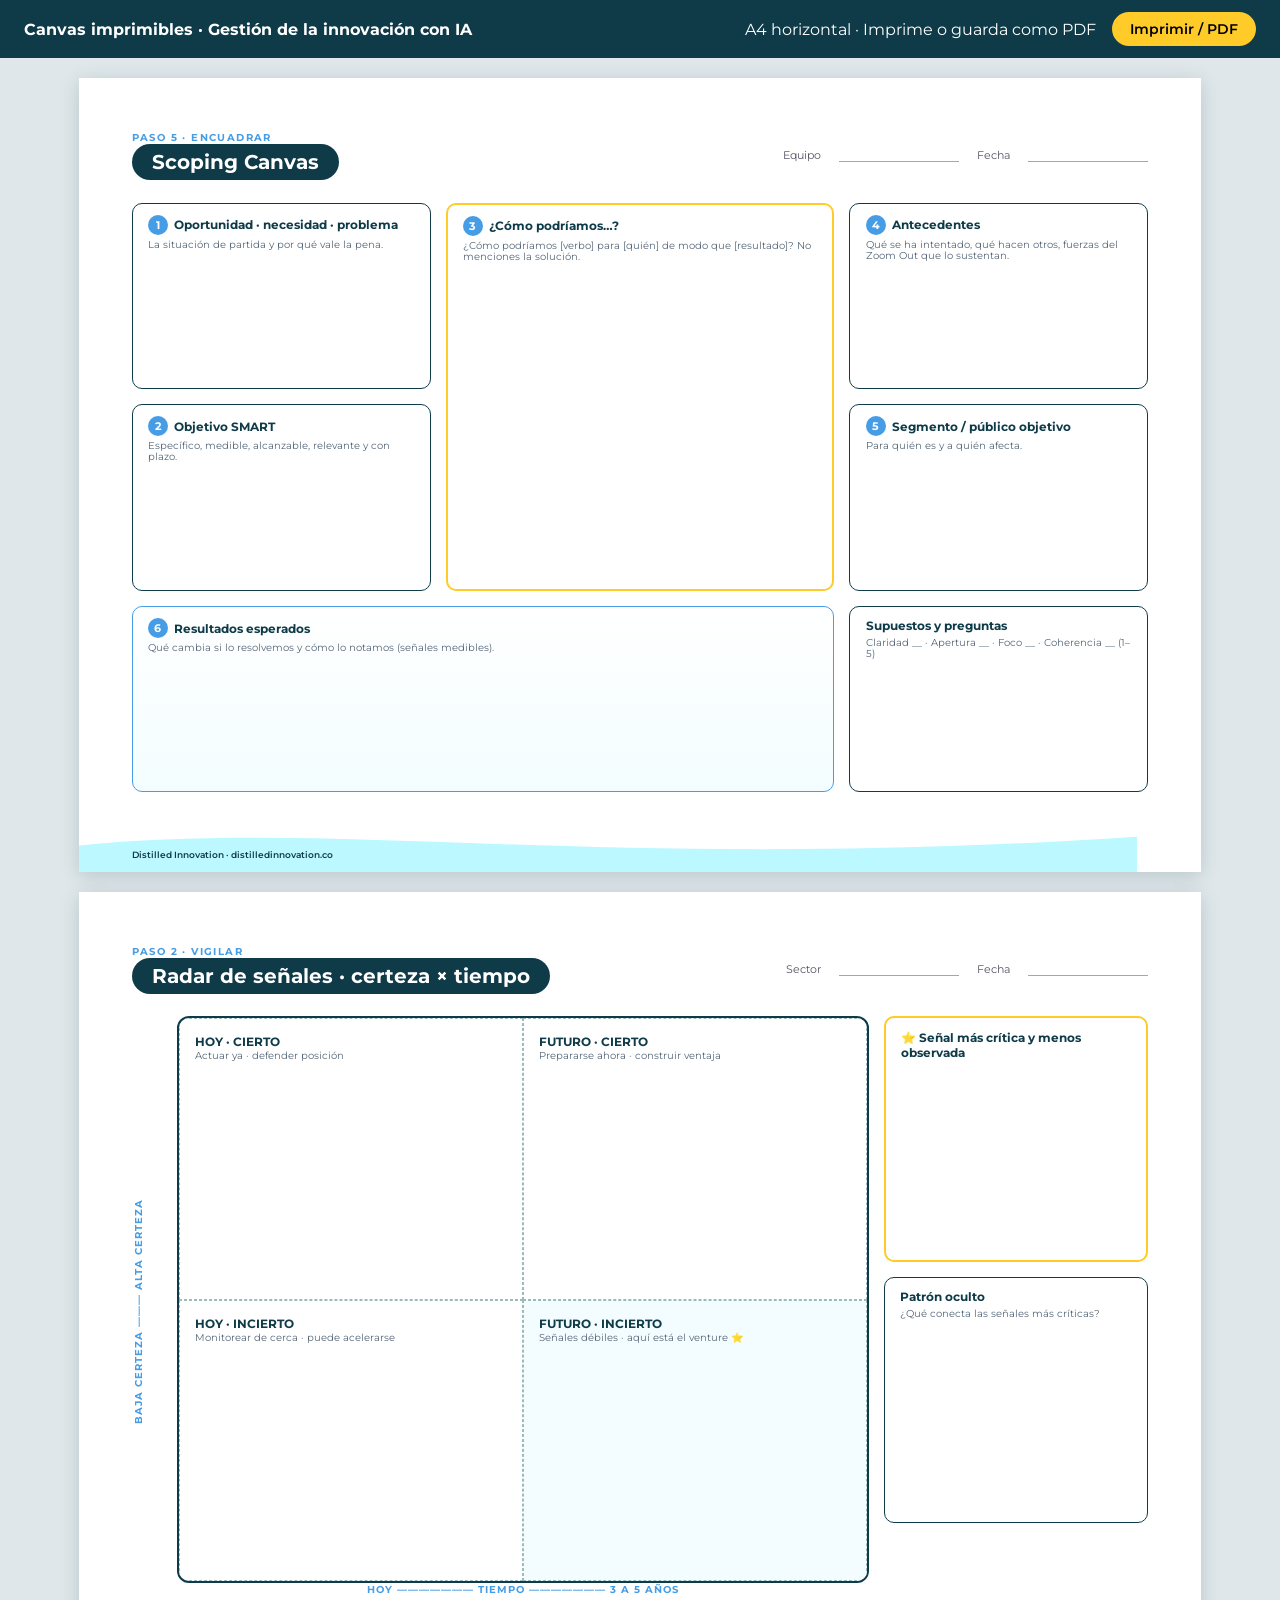
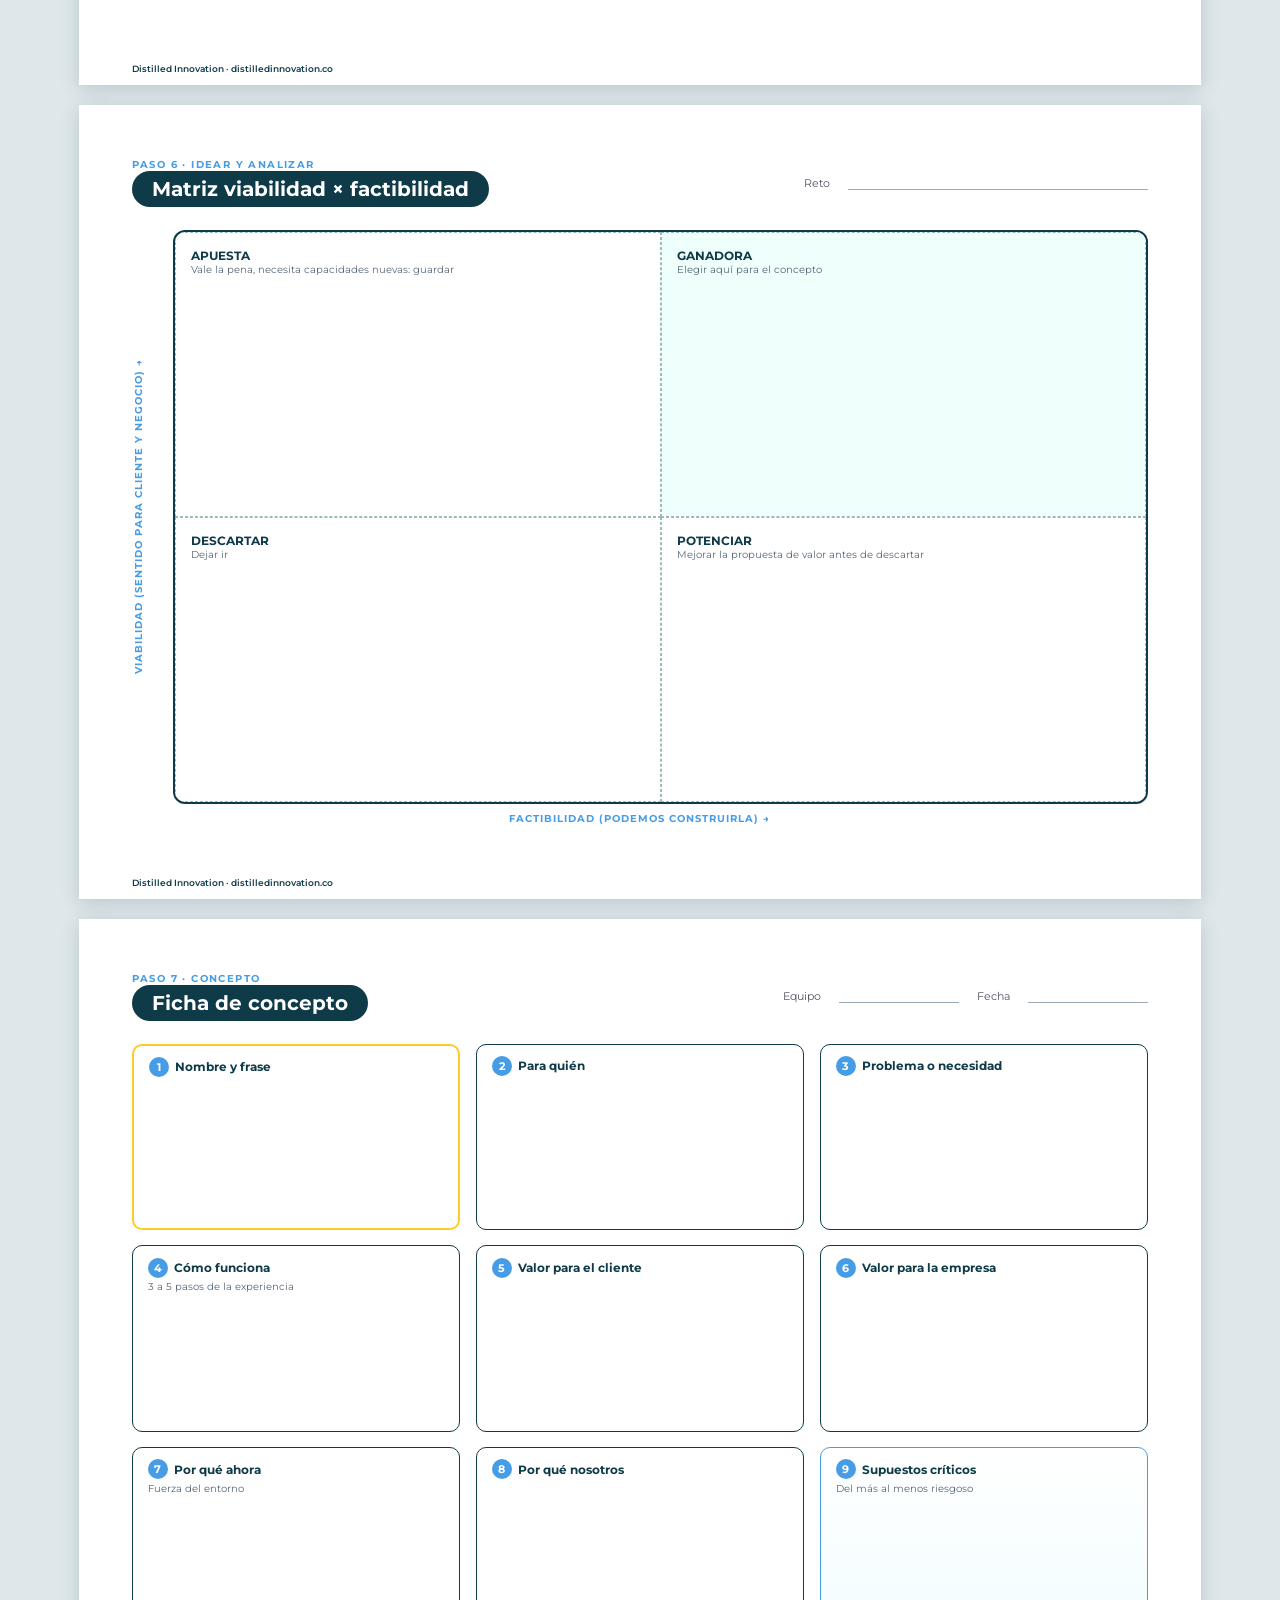
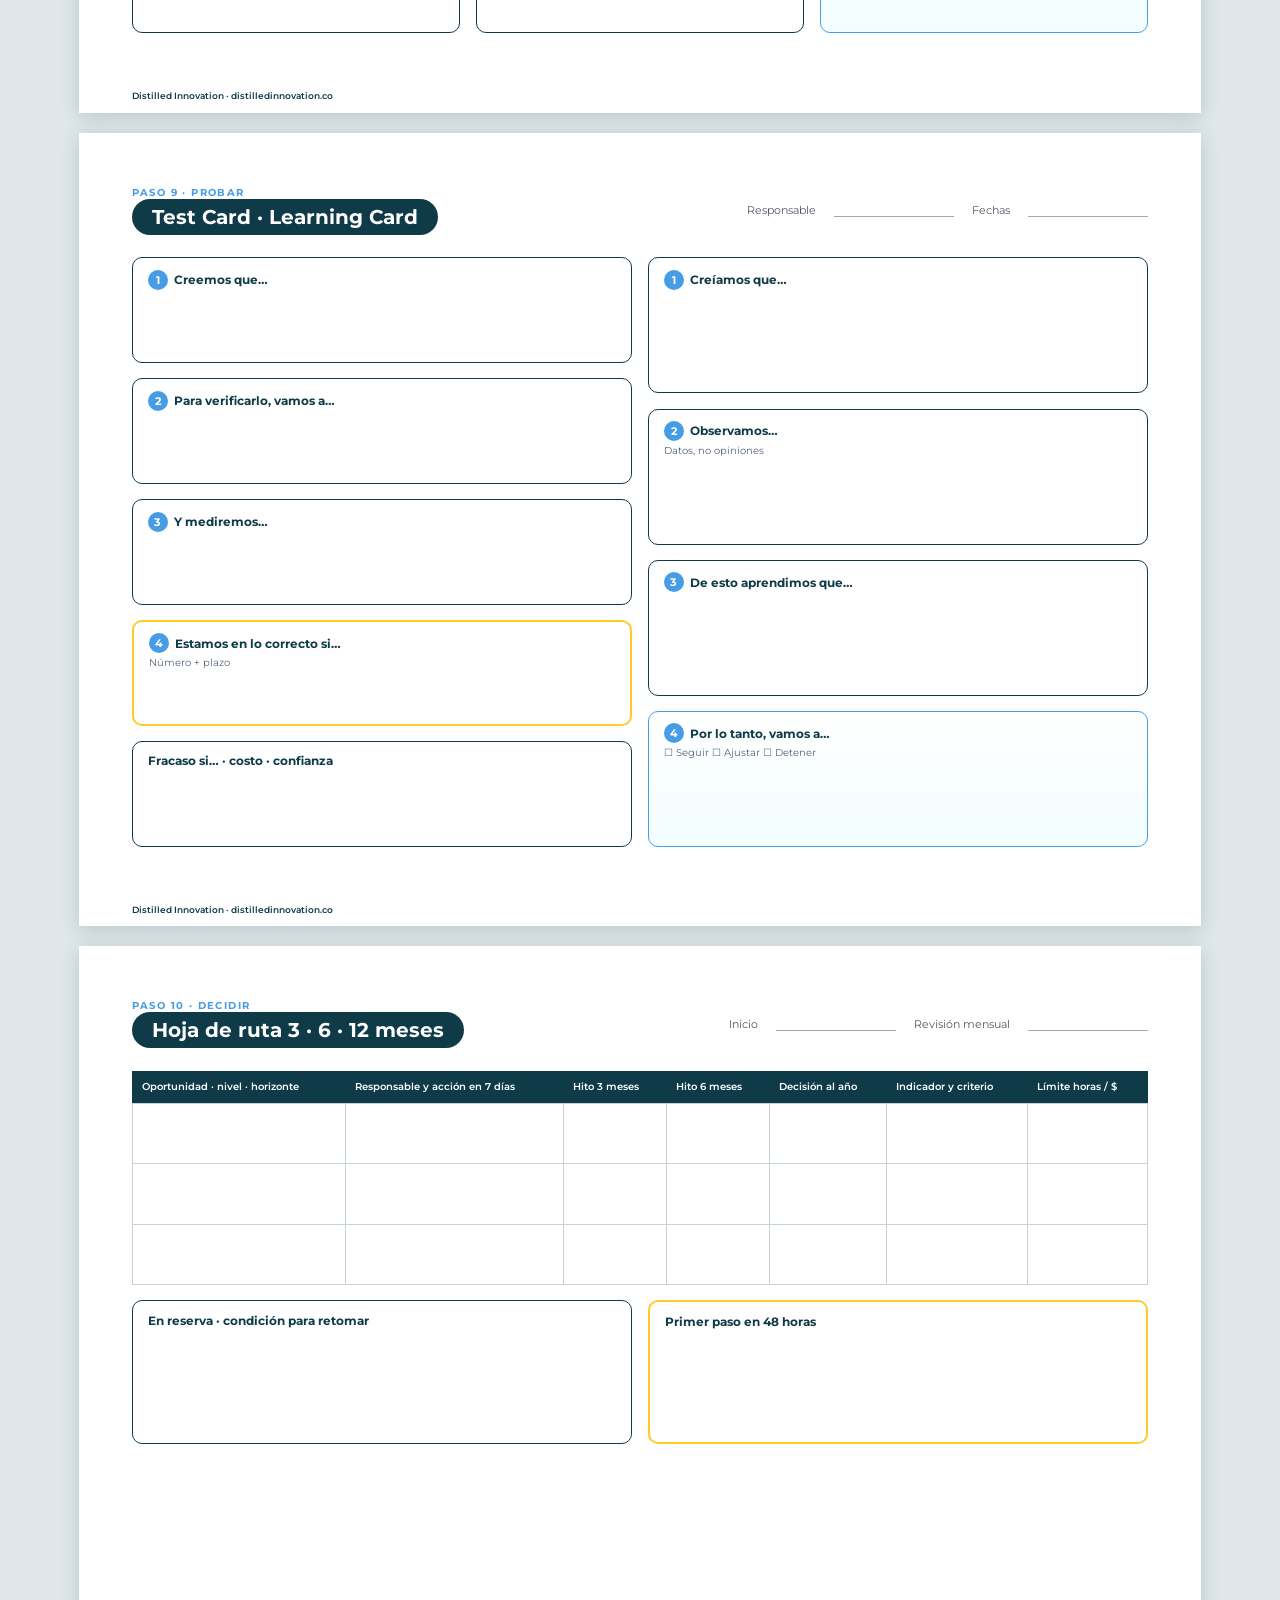
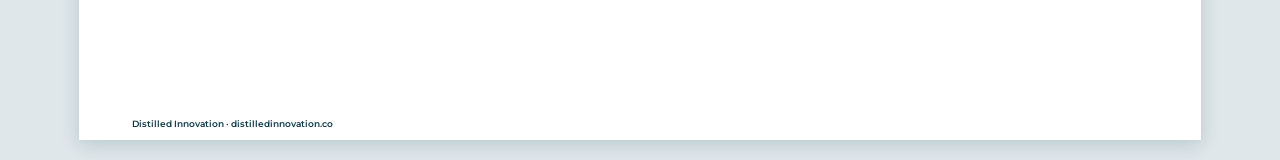
==== plantillas/canvas-imprimibles.html @ 800b9be8 "Curso Gestión de la innovación con IA: curso web 3D, prompts, skills y plantillas Co-Authored-By: Cl" ====
<!DOCTYPE html>
<html lang="es">
<head>
<meta charset="utf-8">
<title>Canvas imprimibles · Gestión de la innovación con IA · Distilled Innovation</title>
<link href="https://fonts.googleapis.com/css2?family=Montserrat:wght@400;600;700&display=swap" rel="stylesheet">
<style>
:root{--teal:#0F3B49;--blue:#469DE6;--cyan:#BCF8FF;--mint:#00FFCC;--yellow:#FECB28;--ink:#1A1A1A;--gray:#F2F2F2}
*{box-sizing:border-box;margin:0;padding:0}
body{font-family:Montserrat,'Segoe UI',sans-serif;color:var(--ink);background:#dfe7ea}
@page{size:A4 landscape;margin:0}
.bar{position:sticky;top:0;background:var(--teal);color:#fff;padding:12px 24px;display:flex;gap:16px;align-items:center;z-index:2}
.bar b{flex:1}.bar button{background:var(--yellow);border:0;border-radius:99px;padding:8px 18px;font:600 14px Montserrat;cursor:pointer}
.page{width:297mm;height:210mm;margin:20px auto;background:#fff;position:relative;overflow:hidden;padding:14mm 14mm 18mm;page-break-after:always;box-shadow:0 4px 18px rgba(15,59,73,.18)}
.page header{display:flex;align-items:center;justify-content:space-between;margin-bottom:6mm}
.pill{background:var(--teal);color:#fff;border-radius:99px;padding:6px 20px;font-weight:700;font-size:20px}
.tag{font-size:10px;font-weight:700;letter-spacing:.14em;color:var(--blue);text-transform:uppercase}
.meta{font-size:11px;color:#556;display:flex;gap:18px}
.meta span{border-bottom:1px solid #9ab;min-width:120px;display:inline-block}
.grid{display:grid;gap:4mm;height:calc(100% - 22mm)}
.box{border:1.5px solid var(--teal);border-radius:10px;padding:3mm 4mm;position:relative}
.box h4{font-size:12px;color:var(--teal);font-weight:700;display:flex;gap:6px;align-items:center}
.box h4 i{font-style:normal;background:var(--blue);color:#fff;border-radius:50%;width:20px;height:20px;display:inline-grid;place-items:center;font-size:11px}
.box p{font-size:9.5px;color:#567;margin-top:1mm}
.box.hl{border-color:var(--blue);background:linear-gradient(180deg,#fff, #f3fdff)}
.box.y{border:2.5px solid var(--yellow)}
.wave{position:absolute;left:0;right:0;bottom:0;height:14mm}
.foot{position:absolute;bottom:3mm;left:14mm;font-size:9px;color:var(--teal);font-weight:600}
.quad{display:grid;grid-template-columns:1fr 1fr;grid-template-rows:1fr 1fr;gap:0;border:2px solid var(--teal);border-radius:12px;overflow:hidden}
.quad div{border:1px dashed #9bb;padding:4mm;font-size:12px;font-weight:700;color:var(--teal)}
.quad div small{display:block;font-weight:400;color:#567;font-size:10px}
.axis{font-size:10px;font-weight:700;color:var(--blue);letter-spacing:.1em;text-transform:uppercase}
table{width:100%;border-collapse:collapse;font-size:10px}
th{background:var(--teal);color:#fff;padding:2.5mm;text-align:left;font-weight:600}
td{border:1px solid #c5d3d8;height:16mm}
@media print{body{background:#fff}.bar{display:none}.page{margin:0;box-shadow:none}}
</style>
</head>
<body>
<div class="bar"><b>Canvas imprimibles · Gestión de la innovación con IA</b><span>A4 horizontal · Imprime o guarda como PDF</span><button onclick="print()">Imprimir / PDF</button></div>

<!-- 1 Scoping canvas -->
<section class="page">
<header><div><div class="tag">Paso 5 · Encuadrar</div><div class="pill">Scoping Canvas</div></div><div class="meta">Equipo <span></span> Fecha <span></span></div></header>
<div class="grid" style="grid-template-columns:1fr 1.3fr 1fr;grid-template-rows:1fr 1fr 1fr">
<div class="box" style="grid-row:span 1"><h4><i>1</i>Oportunidad · necesidad · problema</h4><p>La situación de partida y por qué vale la pena.</p></div>
<div class="box y" style="grid-row:span 2"><h4><i>3</i>¿Cómo podríamos…?</h4><p>¿Cómo podríamos [verbo] para [quién] de modo que [resultado]? No menciones la solución.</p></div>
<div class="box"><h4><i>4</i>Antecedentes</h4><p>Qué se ha intentado, qué hacen otros, fuerzas del Zoom Out que lo sustentan.</p></div>
<div class="box"><h4><i>2</i>Objetivo SMART</h4><p>Específico, medible, alcanzable, relevante y con plazo.</p></div>
<div class="box"><h4><i>5</i>Segmento / público objetivo</h4><p>Para quién es y a quién afecta.</p></div>
<div class="box hl" style="grid-column:span 2"><h4><i>6</i>Resultados esperados</h4><p>Qué cambia si lo resolvemos y cómo lo notamos (señales medibles).</p></div>
<div class="box"><h4>Supuestos y preguntas</h4><p>Claridad __ · Apertura __ · Foco __ · Coherencia __ (1–5)</p></div>
</div>
<svg class="wave" viewBox="0 0 1200 60" preserveAspectRatio="none"><path d="M0 30 C300 0 600 60 1200 20 V60 H0Z" fill="#BCF8FF"/></svg>
<div class="foot">Distilled Innovation · distilledinnovation.co</div>
</section>

<!-- 2 Radar -->
<section class="page">
<header><div><div class="tag">Paso 2 · Vigilar</div><div class="pill">Radar de señales · certeza × tiempo</div></div><div class="meta">Sector <span></span> Fecha <span></span></div></header>
<div style="display:grid;grid-template-columns:8mm 1fr 70mm;gap:4mm;height:calc(100% - 22mm)">
<div class="axis" style="writing-mode:vertical-rl;transform:rotate(180deg);text-align:center">Baja certeza ——— Alta certeza</div>
<div style="display:grid;grid-template-rows:1fr 6mm">
<div class="quad"><div>HOY · CIERTO<small>Actuar ya · defender posición</small></div><div>FUTURO · CIERTO<small>Prepararse ahora · construir ventaja</small></div><div>HOY · INCIERTO<small>Monitorear de cerca · puede acelerarse</small></div><div style="background:#f3fdff">FUTURO · INCIERTO<small>Señales débiles · aquí está el venture ⭐</small></div></div>
<div class="axis" style="text-align:center">Hoy ——————— Tiempo ——————— 3 a 5 años</div></div>
<div class="grid" style="grid-template-rows:1fr 1fr"><div class="box y"><h4>⭐ Señal más crítica y menos observada</h4></div><div class="box"><h4>Patrón oculto</h4><p>¿Qué conecta las señales más críticas?</p></div></div>
</div>
<div class="foot">Distilled Innovation · distilledinnovation.co</div>
</section>

<!-- 3 Matriz VxF -->
<section class="page">
<header><div><div class="tag">Paso 6 · Idear y analizar</div><div class="pill">Matriz viabilidad × factibilidad</div></div><div class="meta">Reto <span style="min-width:300px"></span></div></header>
<div style="display:grid;grid-template-columns:8mm 1fr;gap:3mm;height:calc(100% - 26mm)">
<div class="axis" style="writing-mode:vertical-rl;transform:rotate(180deg);text-align:center">Viabilidad (sentido para cliente y negocio) →</div>
<div class="quad"><div>APUESTA<small>Vale la pena, necesita capacidades nuevas: guardar</small></div><div style="background:#effffb">GANADORA<small>Elegir aquí para el concepto</small></div><div>DESCARTAR<small>Dejar ir</small></div><div>POTENCIAR<small>Mejorar la propuesta de valor antes de descartar</small></div></div>
</div>
<div class="axis" style="text-align:center;margin-top:2mm">Factibilidad (podemos construirla) →</div>
<div class="foot">Distilled Innovation · distilledinnovation.co</div>
</section>

<!-- 4 Ficha de concepto -->
<section class="page">
<header><div><div class="tag">Paso 7 · Concepto</div><div class="pill">Ficha de concepto</div></div><div class="meta">Equipo <span></span> Fecha <span></span></div></header>
<div class="grid" style="grid-template-columns:repeat(3,1fr);grid-template-rows:repeat(3,1fr)">
<div class="box y"><h4><i>1</i>Nombre y frase</h4></div><div class="box"><h4><i>2</i>Para quién</h4></div><div class="box"><h4><i>3</i>Problema o necesidad</h4></div>
<div class="box" style="grid-row:span 1"><h4><i>4</i>Cómo funciona</h4><p>3 a 5 pasos de la experiencia</p></div><div class="box"><h4><i>5</i>Valor para el cliente</h4></div><div class="box"><h4><i>6</i>Valor para la empresa</h4></div>
<div class="box"><h4><i>7</i>Por qué ahora</h4><p>Fuerza del entorno</p></div><div class="box"><h4><i>8</i>Por qué nosotros</h4></div><div class="box hl"><h4><i>9</i>Supuestos críticos</h4><p>Del más al menos riesgoso</p></div>
</div>
<div class="foot">Distilled Innovation · distilledinnovation.co</div>
</section>

<!-- 5 Test & Learning -->
<section class="page">
<header><div><div class="tag">Paso 9 · Probar</div><div class="pill">Test Card · Learning Card</div></div><div class="meta">Responsable <span></span> Fechas <span></span></div></header>
<div class="grid" style="grid-template-columns:1fr 1fr">
<div class="grid" style="grid-template-rows:repeat(5,1fr);height:100%"><div class="box"><h4><i>1</i>Creemos que…</h4></div><div class="box"><h4><i>2</i>Para verificarlo, vamos a…</h4></div><div class="box"><h4><i>3</i>Y mediremos…</h4></div><div class="box y"><h4><i>4</i>Estamos en lo correcto si…</h4><p>Número + plazo</p></div><div class="box"><h4>Fracaso si… · costo · confianza</h4></div></div>
<div class="grid" style="grid-template-rows:repeat(4,1fr);height:100%"><div class="box"><h4><i>1</i>Creíamos que…</h4></div><div class="box"><h4><i>2</i>Observamos…</h4><p>Datos, no opiniones</p></div><div class="box"><h4><i>3</i>De esto aprendimos que…</h4></div><div class="box hl"><h4><i>4</i>Por lo tanto, vamos a…</h4><p>☐ Seguir ☐ Ajustar ☐ Detener</p></div></div>
</div>
<div class="foot">Distilled Innovation · distilledinnovation.co</div>
</section>

<!-- 6 Hoja de ruta -->
<section class="page">
<header><div><div class="tag">Paso 10 · Decidir</div><div class="pill">Hoja de ruta 3 · 6 · 12 meses</div></div><div class="meta">Inicio <span></span> Revisión mensual <span></span></div></header>
<table><tr><th>Oportunidad · nivel · horizonte</th><th>Responsable y acción en 7 días</th><th>Hito 3 meses</th><th>Hito 6 meses</th><th>Decisión al año</th><th>Indicador y criterio</th><th>Límite horas / $</th></tr>
<tr><td></td><td></td><td></td><td></td><td></td><td></td><td></td></tr><tr><td></td><td></td><td></td><td></td><td></td><td></td><td></td></tr><tr><td></td><td></td><td></td><td></td><td></td><td></td><td></td></tr></table>
<div class="grid" style="grid-template-columns:1fr 1fr;height:38mm;margin-top:4mm"><div class="box"><h4>En reserva · condición para retomar</h4></div><div class="box y"><h4>Primer paso en 48 horas</h4></div></div>
<div class="foot">Distilled Innovation · distilledinnovation.co</div>
</section>
</body>
</html>
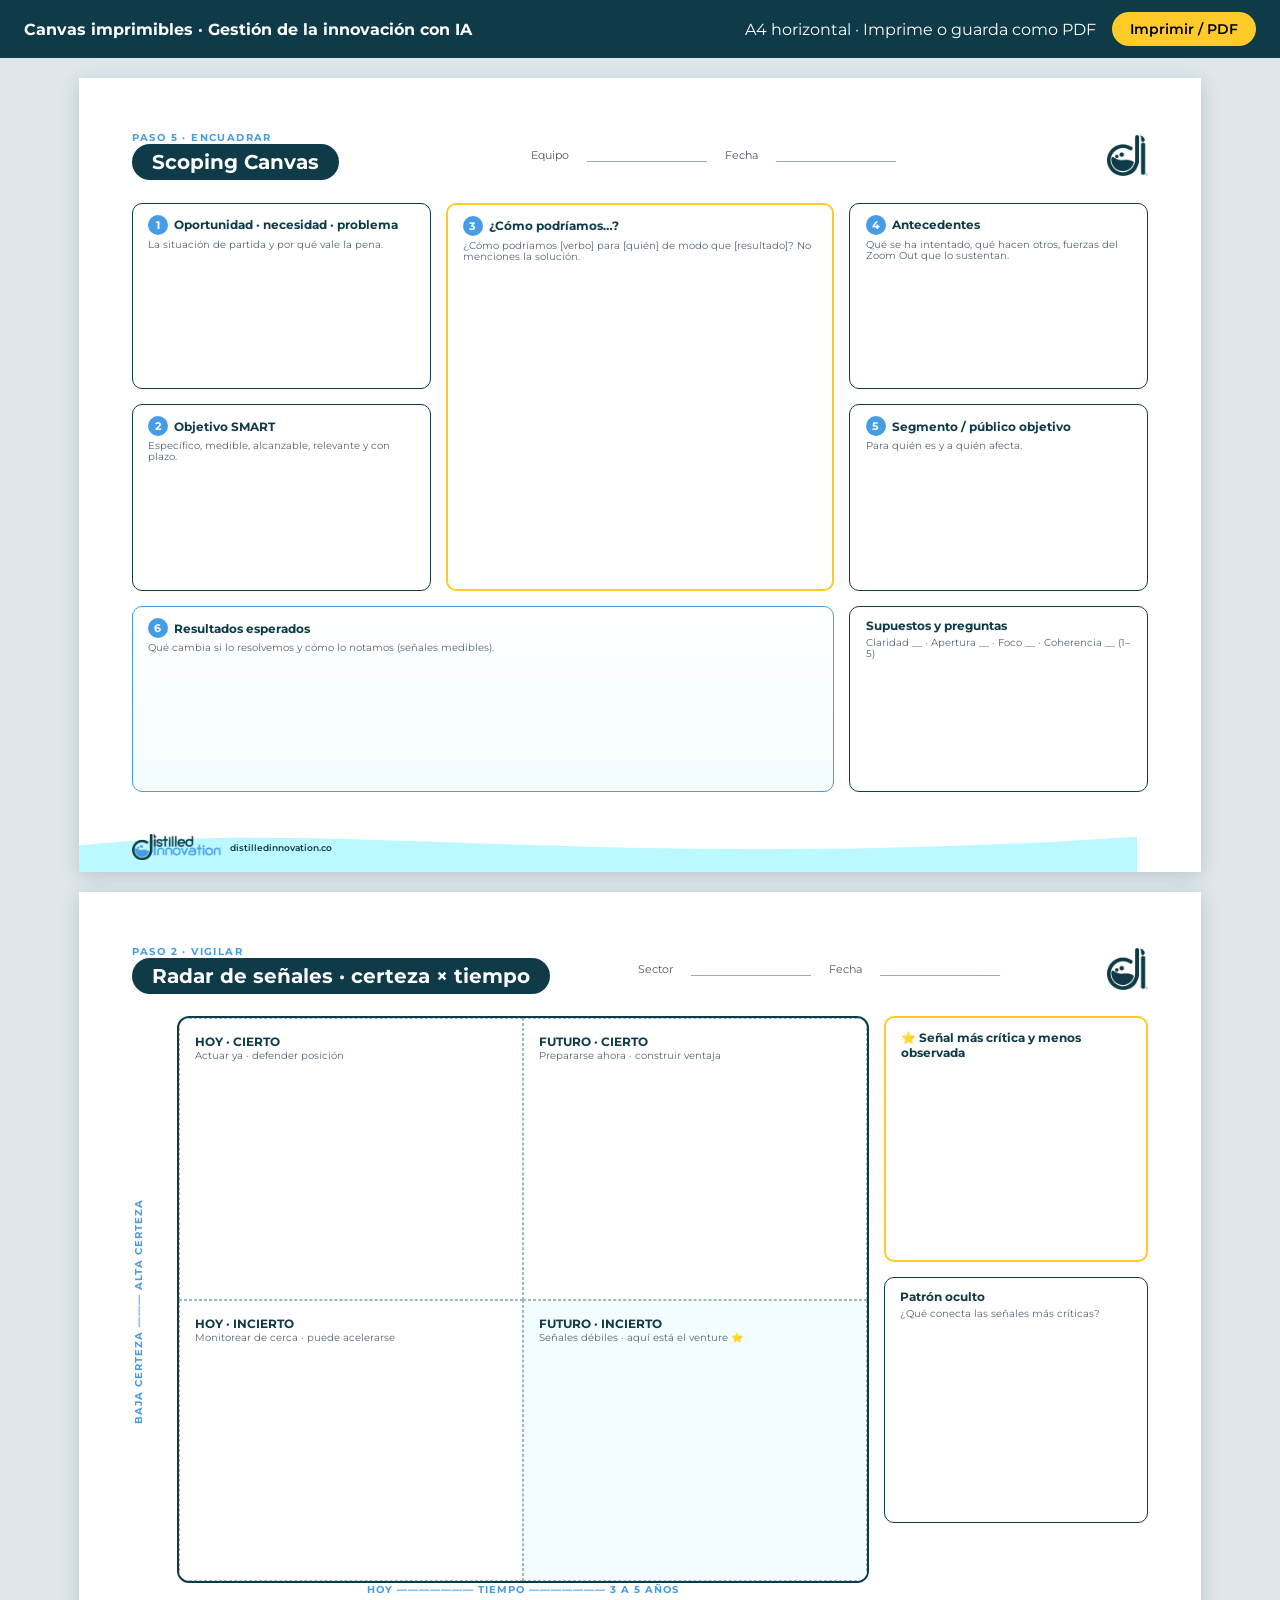
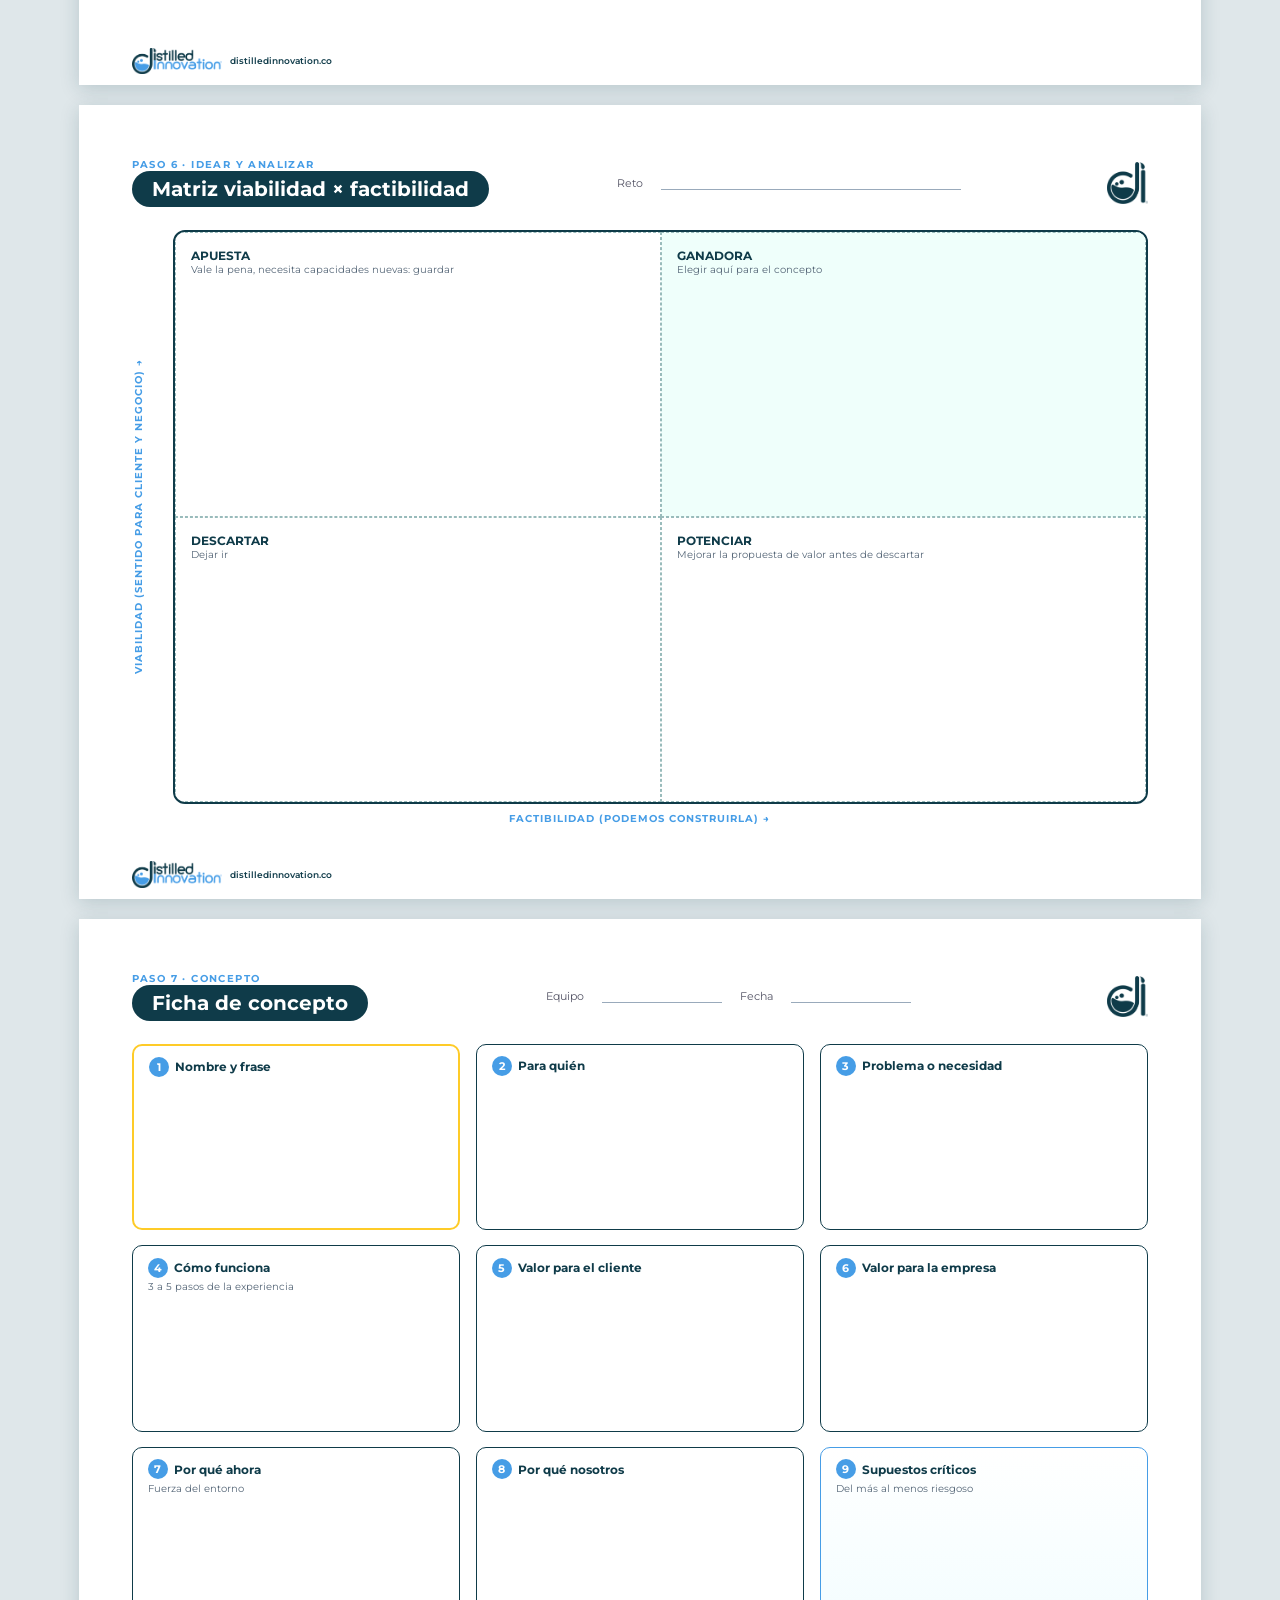
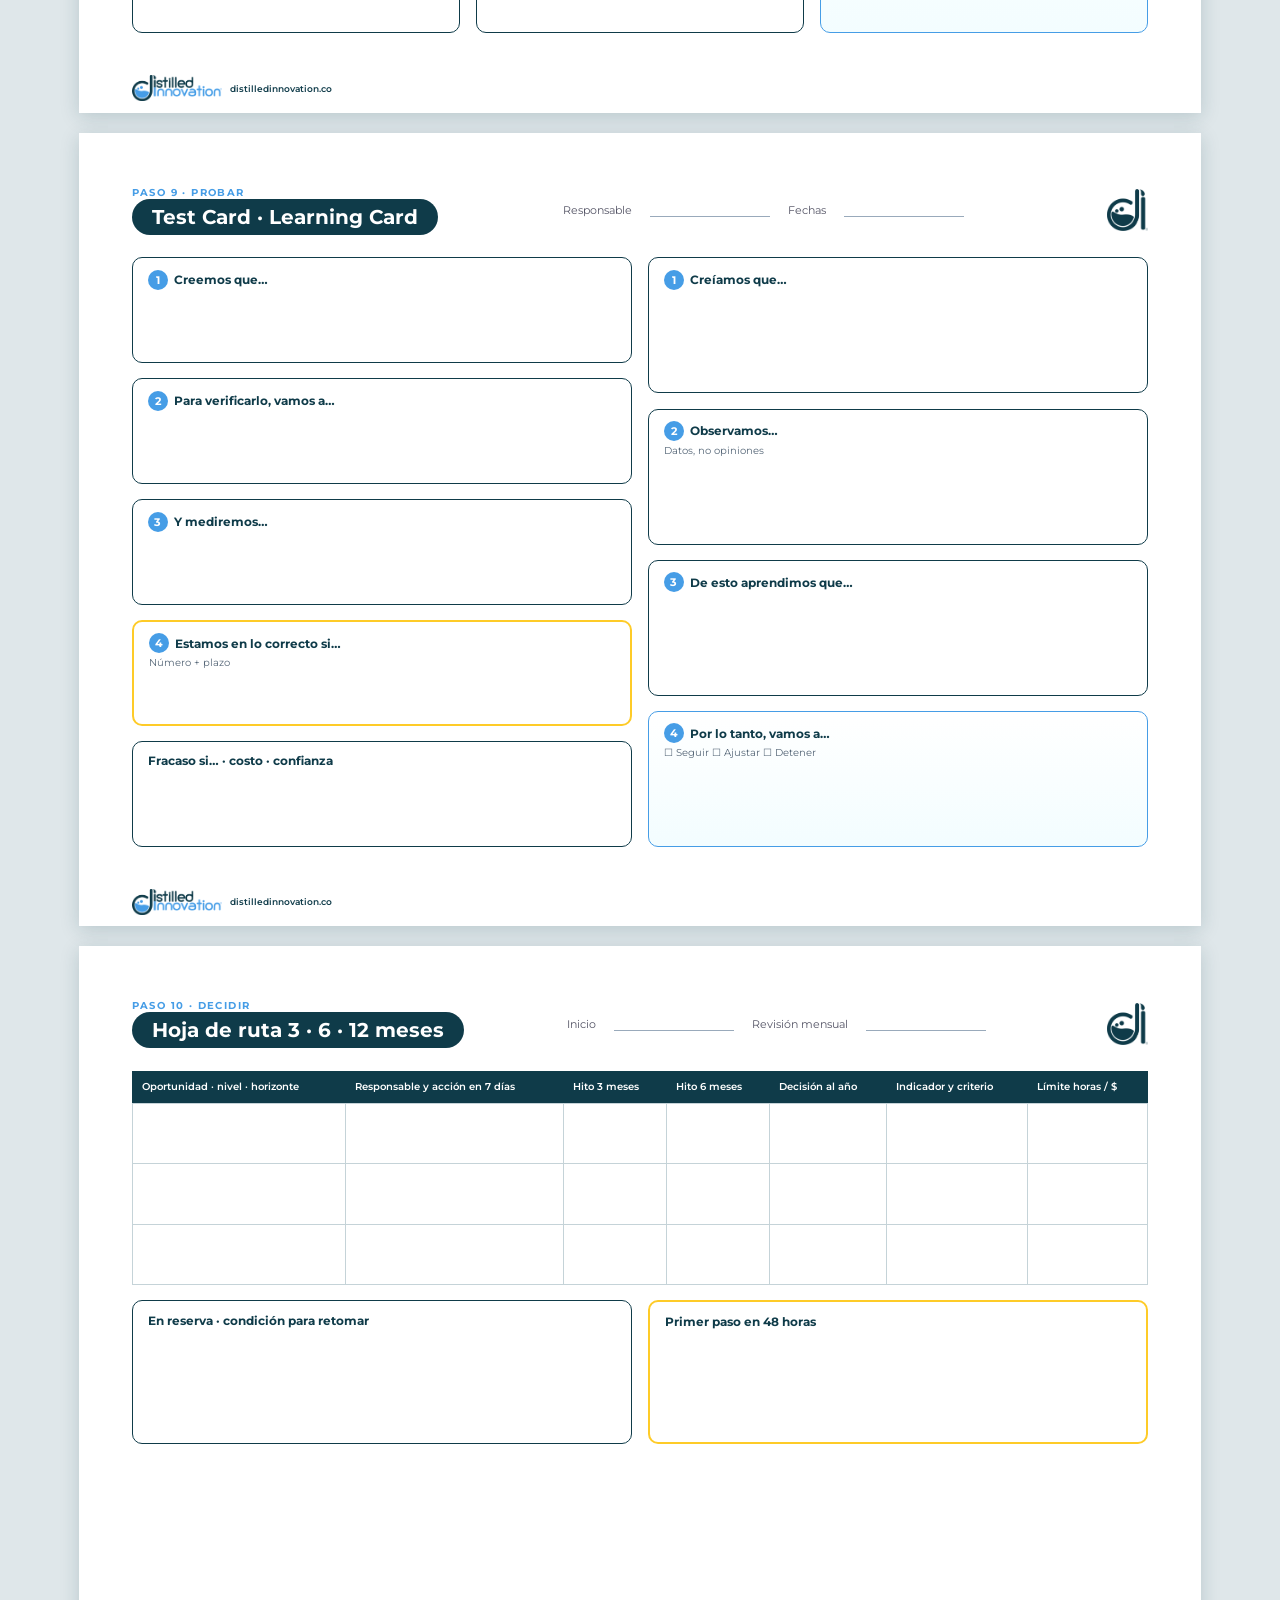
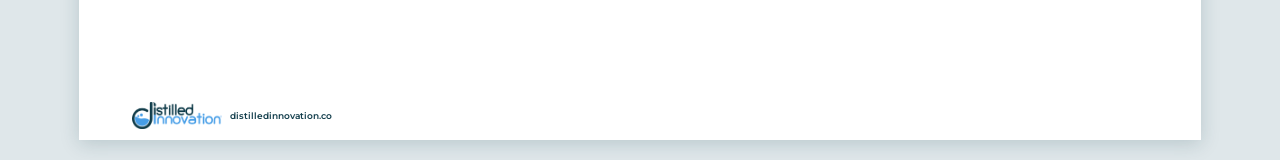
==== commit 5647bb13: "Aplicar logos oficiales del Design System Distilled V2 Logo blanco en portada, módulo 8 y pie; monog" ====
--- a/plantillas/canvas-imprimibles.html
+++ b/plantillas/canvas-imprimibles.html
@@ -3,6 +3,7 @@
 <head>
 <meta charset="utf-8">
 <title>Canvas imprimibles · Gestión de la innovación con IA · Distilled Innovation</title>
+<link rel="icon" type="image/png" href="../assets/brand/favicon.png">
 <link href="https://fonts.googleapis.com/css2?family=Montserrat:wght@400;600;700&display=swap" rel="stylesheet">
 <style>
 :root{--teal:#0F3B49;--blue:#469DE6;--cyan:#BCF8FF;--mint:#00FFCC;--yellow:#FECB28;--ink:#1A1A1A;--gray:#F2F2F2}
@@ -34,6 +35,8 @@
 th{background:var(--teal);color:#fff;padding:2.5mm;text-align:left;font-weight:600}
 td{border:1px solid #c5d3d8;height:16mm}
 @media print{body{background:#fff}.bar{display:none}.page{margin:0;box-shadow:none}}
+.foot{display:flex;align-items:center;gap:8px}.foot img{height:7mm;width:auto}
+header .ds-mono{height:11mm;width:auto;margin-left:5mm;flex:none}
 </style>
 </head>
 <body>
@@ -41,7 +44,7 @@
 
 <!-- 1 Scoping canvas -->
 <section class="page">
-<header><div><div class="tag">Paso 5 · Encuadrar</div><div class="pill">Scoping Canvas</div></div><div class="meta">Equipo <span></span> Fecha <span></span></div></header>
+<header><div><div class="tag">Paso 5 · Encuadrar</div><div class="pill">Scoping Canvas</div></div><div class="meta">Equipo <span></span> Fecha <span></span></div><img class="ds-mono" src="../assets/brand/monogram-navy.png" alt=""></header>
 <div class="grid" style="grid-template-columns:1fr 1.3fr 1fr;grid-template-rows:1fr 1fr 1fr">
 <div class="box" style="grid-row:span 1"><h4><i>1</i>Oportunidad · necesidad · problema</h4><p>La situación de partida y por qué vale la pena.</p></div>
 <div class="box y" style="grid-row:span 2"><h4><i>3</i>¿Cómo podríamos…?</h4><p>¿Cómo podríamos [verbo] para [quién] de modo que [resultado]? No menciones la solución.</p></div>
@@ -52,12 +55,12 @@
 <div class="box"><h4>Supuestos y preguntas</h4><p>Claridad __ · Apertura __ · Foco __ · Coherencia __ (1–5)</p></div>
 </div>
 <svg class="wave" viewBox="0 0 1200 60" preserveAspectRatio="none"><path d="M0 30 C300 0 600 60 1200 20 V60 H0Z" fill="#BCF8FF"/></svg>
-<div class="foot">Distilled Innovation · distilledinnovation.co</div>
+<div class="foot"><img src="../assets/brand/logo-color.png" alt="Distilled Innovation®"><span>distilledinnovation.co</span></div>
 </section>
 
 <!-- 2 Radar -->
 <section class="page">
-<header><div><div class="tag">Paso 2 · Vigilar</div><div class="pill">Radar de señales · certeza × tiempo</div></div><div class="meta">Sector <span></span> Fecha <span></span></div></header>
+<header><div><div class="tag">Paso 2 · Vigilar</div><div class="pill">Radar de señales · certeza × tiempo</div></div><div class="meta">Sector <span></span> Fecha <span></span></div><img class="ds-mono" src="../assets/brand/monogram-navy.png" alt=""></header>
 <div style="display:grid;grid-template-columns:8mm 1fr 70mm;gap:4mm;height:calc(100% - 22mm)">
 <div class="axis" style="writing-mode:vertical-rl;transform:rotate(180deg);text-align:center">Baja certeza ——— Alta certeza</div>
 <div style="display:grid;grid-template-rows:1fr 6mm">
@@ -65,48 +68,48 @@
 <div class="axis" style="text-align:center">Hoy ——————— Tiempo ——————— 3 a 5 años</div></div>
 <div class="grid" style="grid-template-rows:1fr 1fr"><div class="box y"><h4>⭐ Señal más crítica y menos observada</h4></div><div class="box"><h4>Patrón oculto</h4><p>¿Qué conecta las señales más críticas?</p></div></div>
 </div>
-<div class="foot">Distilled Innovation · distilledinnovation.co</div>
+<div class="foot"><img src="../assets/brand/logo-color.png" alt="Distilled Innovation®"><span>distilledinnovation.co</span></div>
 </section>
 
 <!-- 3 Matriz VxF -->
 <section class="page">
-<header><div><div class="tag">Paso 6 · Idear y analizar</div><div class="pill">Matriz viabilidad × factibilidad</div></div><div class="meta">Reto <span style="min-width:300px"></span></div></header>
+<header><div><div class="tag">Paso 6 · Idear y analizar</div><div class="pill">Matriz viabilidad × factibilidad</div></div><div class="meta">Reto <span style="min-width:300px"></span></div><img class="ds-mono" src="../assets/brand/monogram-navy.png" alt=""></header>
 <div style="display:grid;grid-template-columns:8mm 1fr;gap:3mm;height:calc(100% - 26mm)">
 <div class="axis" style="writing-mode:vertical-rl;transform:rotate(180deg);text-align:center">Viabilidad (sentido para cliente y negocio) →</div>
 <div class="quad"><div>APUESTA<small>Vale la pena, necesita capacidades nuevas: guardar</small></div><div style="background:#effffb">GANADORA<small>Elegir aquí para el concepto</small></div><div>DESCARTAR<small>Dejar ir</small></div><div>POTENCIAR<small>Mejorar la propuesta de valor antes de descartar</small></div></div>
 </div>
 <div class="axis" style="text-align:center;margin-top:2mm">Factibilidad (podemos construirla) →</div>
-<div class="foot">Distilled Innovation · distilledinnovation.co</div>
+<div class="foot"><img src="../assets/brand/logo-color.png" alt="Distilled Innovation®"><span>distilledinnovation.co</span></div>
 </section>
 
 <!-- 4 Ficha de concepto -->
 <section class="page">
-<header><div><div class="tag">Paso 7 · Concepto</div><div class="pill">Ficha de concepto</div></div><div class="meta">Equipo <span></span> Fecha <span></span></div></header>
+<header><div><div class="tag">Paso 7 · Concepto</div><div class="pill">Ficha de concepto</div></div><div class="meta">Equipo <span></span> Fecha <span></span></div><img class="ds-mono" src="../assets/brand/monogram-navy.png" alt=""></header>
 <div class="grid" style="grid-template-columns:repeat(3,1fr);grid-template-rows:repeat(3,1fr)">
 <div class="box y"><h4><i>1</i>Nombre y frase</h4></div><div class="box"><h4><i>2</i>Para quién</h4></div><div class="box"><h4><i>3</i>Problema o necesidad</h4></div>
 <div class="box" style="grid-row:span 1"><h4><i>4</i>Cómo funciona</h4><p>3 a 5 pasos de la experiencia</p></div><div class="box"><h4><i>5</i>Valor para el cliente</h4></div><div class="box"><h4><i>6</i>Valor para la empresa</h4></div>
 <div class="box"><h4><i>7</i>Por qué ahora</h4><p>Fuerza del entorno</p></div><div class="box"><h4><i>8</i>Por qué nosotros</h4></div><div class="box hl"><h4><i>9</i>Supuestos críticos</h4><p>Del más al menos riesgoso</p></div>
 </div>
-<div class="foot">Distilled Innovation · distilledinnovation.co</div>
+<div class="foot"><img src="../assets/brand/logo-color.png" alt="Distilled Innovation®"><span>distilledinnovation.co</span></div>
 </section>
 
 <!-- 5 Test & Learning -->
 <section class="page">
-<header><div><div class="tag">Paso 9 · Probar</div><div class="pill">Test Card · Learning Card</div></div><div class="meta">Responsable <span></span> Fechas <span></span></div></header>
+<header><div><div class="tag">Paso 9 · Probar</div><div class="pill">Test Card · Learning Card</div></div><div class="meta">Responsable <span></span> Fechas <span></span></div><img class="ds-mono" src="../assets/brand/monogram-navy.png" alt=""></header>
 <div class="grid" style="grid-template-columns:1fr 1fr">
 <div class="grid" style="grid-template-rows:repeat(5,1fr);height:100%"><div class="box"><h4><i>1</i>Creemos que…</h4></div><div class="box"><h4><i>2</i>Para verificarlo, vamos a…</h4></div><div class="box"><h4><i>3</i>Y mediremos…</h4></div><div class="box y"><h4><i>4</i>Estamos en lo correcto si…</h4><p>Número + plazo</p></div><div class="box"><h4>Fracaso si… · costo · confianza</h4></div></div>
 <div class="grid" style="grid-template-rows:repeat(4,1fr);height:100%"><div class="box"><h4><i>1</i>Creíamos que…</h4></div><div class="box"><h4><i>2</i>Observamos…</h4><p>Datos, no opiniones</p></div><div class="box"><h4><i>3</i>De esto aprendimos que…</h4></div><div class="box hl"><h4><i>4</i>Por lo tanto, vamos a…</h4><p>☐ Seguir ☐ Ajustar ☐ Detener</p></div></div>
 </div>
-<div class="foot">Distilled Innovation · distilledinnovation.co</div>
+<div class="foot"><img src="../assets/brand/logo-color.png" alt="Distilled Innovation®"><span>distilledinnovation.co</span></div>
 </section>
 
 <!-- 6 Hoja de ruta -->
 <section class="page">
-<header><div><div class="tag">Paso 10 · Decidir</div><div class="pill">Hoja de ruta 3 · 6 · 12 meses</div></div><div class="meta">Inicio <span></span> Revisión mensual <span></span></div></header>
+<header><div><div class="tag">Paso 10 · Decidir</div><div class="pill">Hoja de ruta 3 · 6 · 12 meses</div></div><div class="meta">Inicio <span></span> Revisión mensual <span></span></div><img class="ds-mono" src="../assets/brand/monogram-navy.png" alt=""></header>
 <table><tr><th>Oportunidad · nivel · horizonte</th><th>Responsable y acción en 7 días</th><th>Hito 3 meses</th><th>Hito 6 meses</th><th>Decisión al año</th><th>Indicador y criterio</th><th>Límite horas / $</th></tr>
 <tr><td></td><td></td><td></td><td></td><td></td><td></td><td></td></tr><tr><td></td><td></td><td></td><td></td><td></td><td></td><td></td></tr><tr><td></td><td></td><td></td><td></td><td></td><td></td><td></td></tr></table>
 <div class="grid" style="grid-template-columns:1fr 1fr;height:38mm;margin-top:4mm"><div class="box"><h4>En reserva · condición para retomar</h4></div><div class="box y"><h4>Primer paso en 48 horas</h4></div></div>
-<div class="foot">Distilled Innovation · distilledinnovation.co</div>
+<div class="foot"><img src="../assets/brand/logo-color.png" alt="Distilled Innovation®"><span>distilledinnovation.co</span></div>
 </section>
 </body>
 </html>
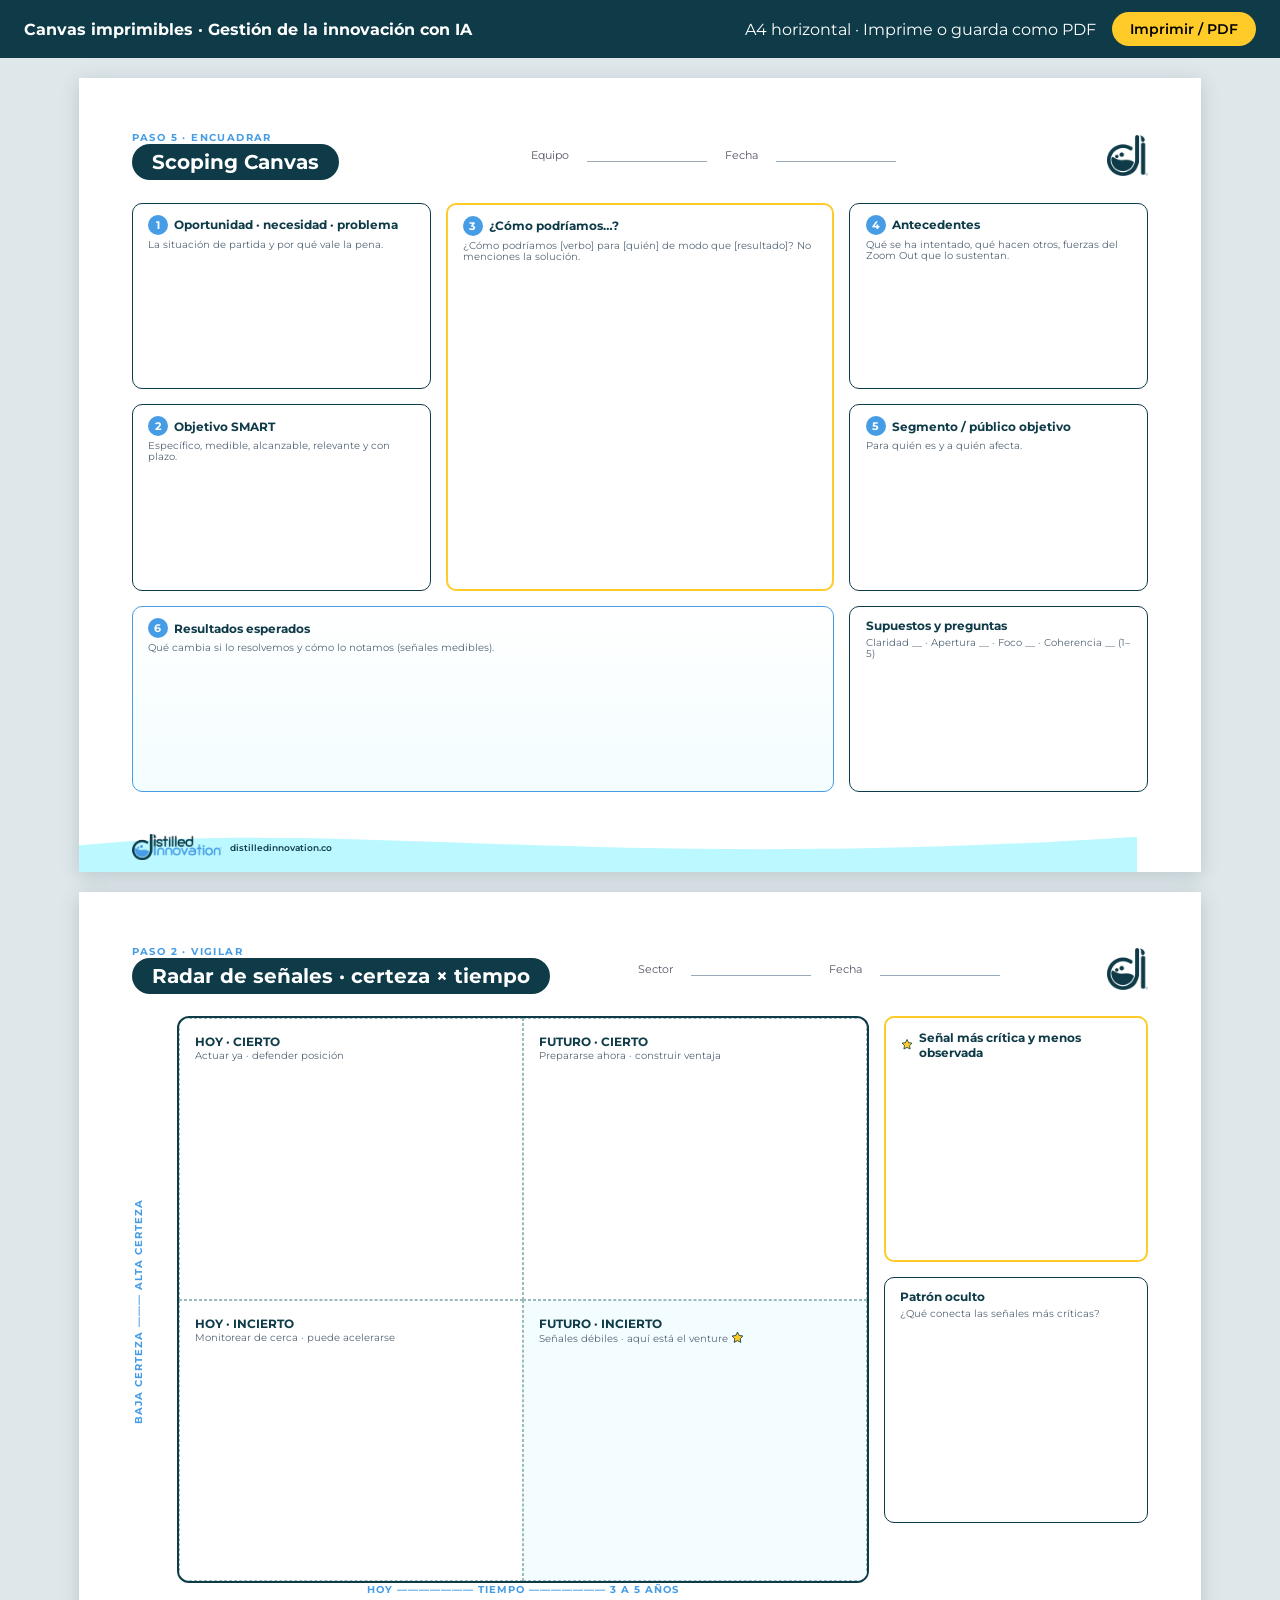
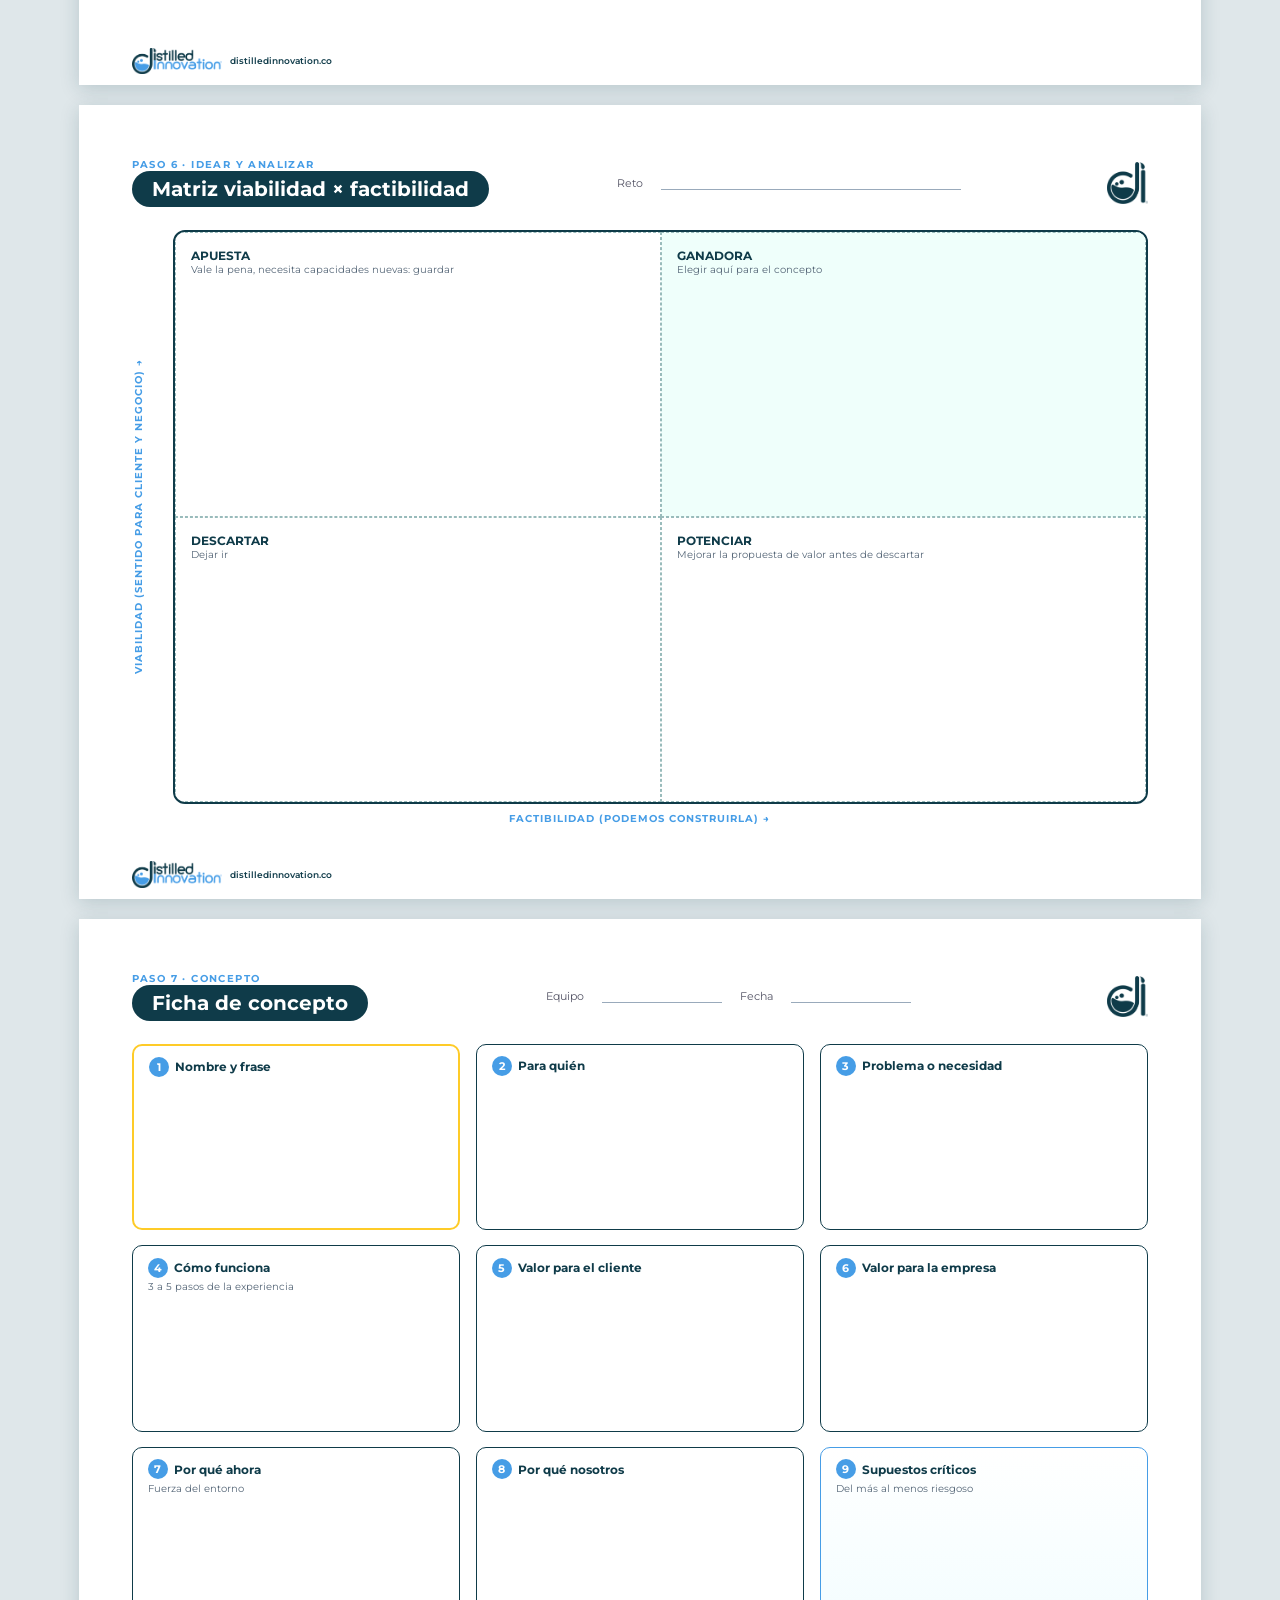
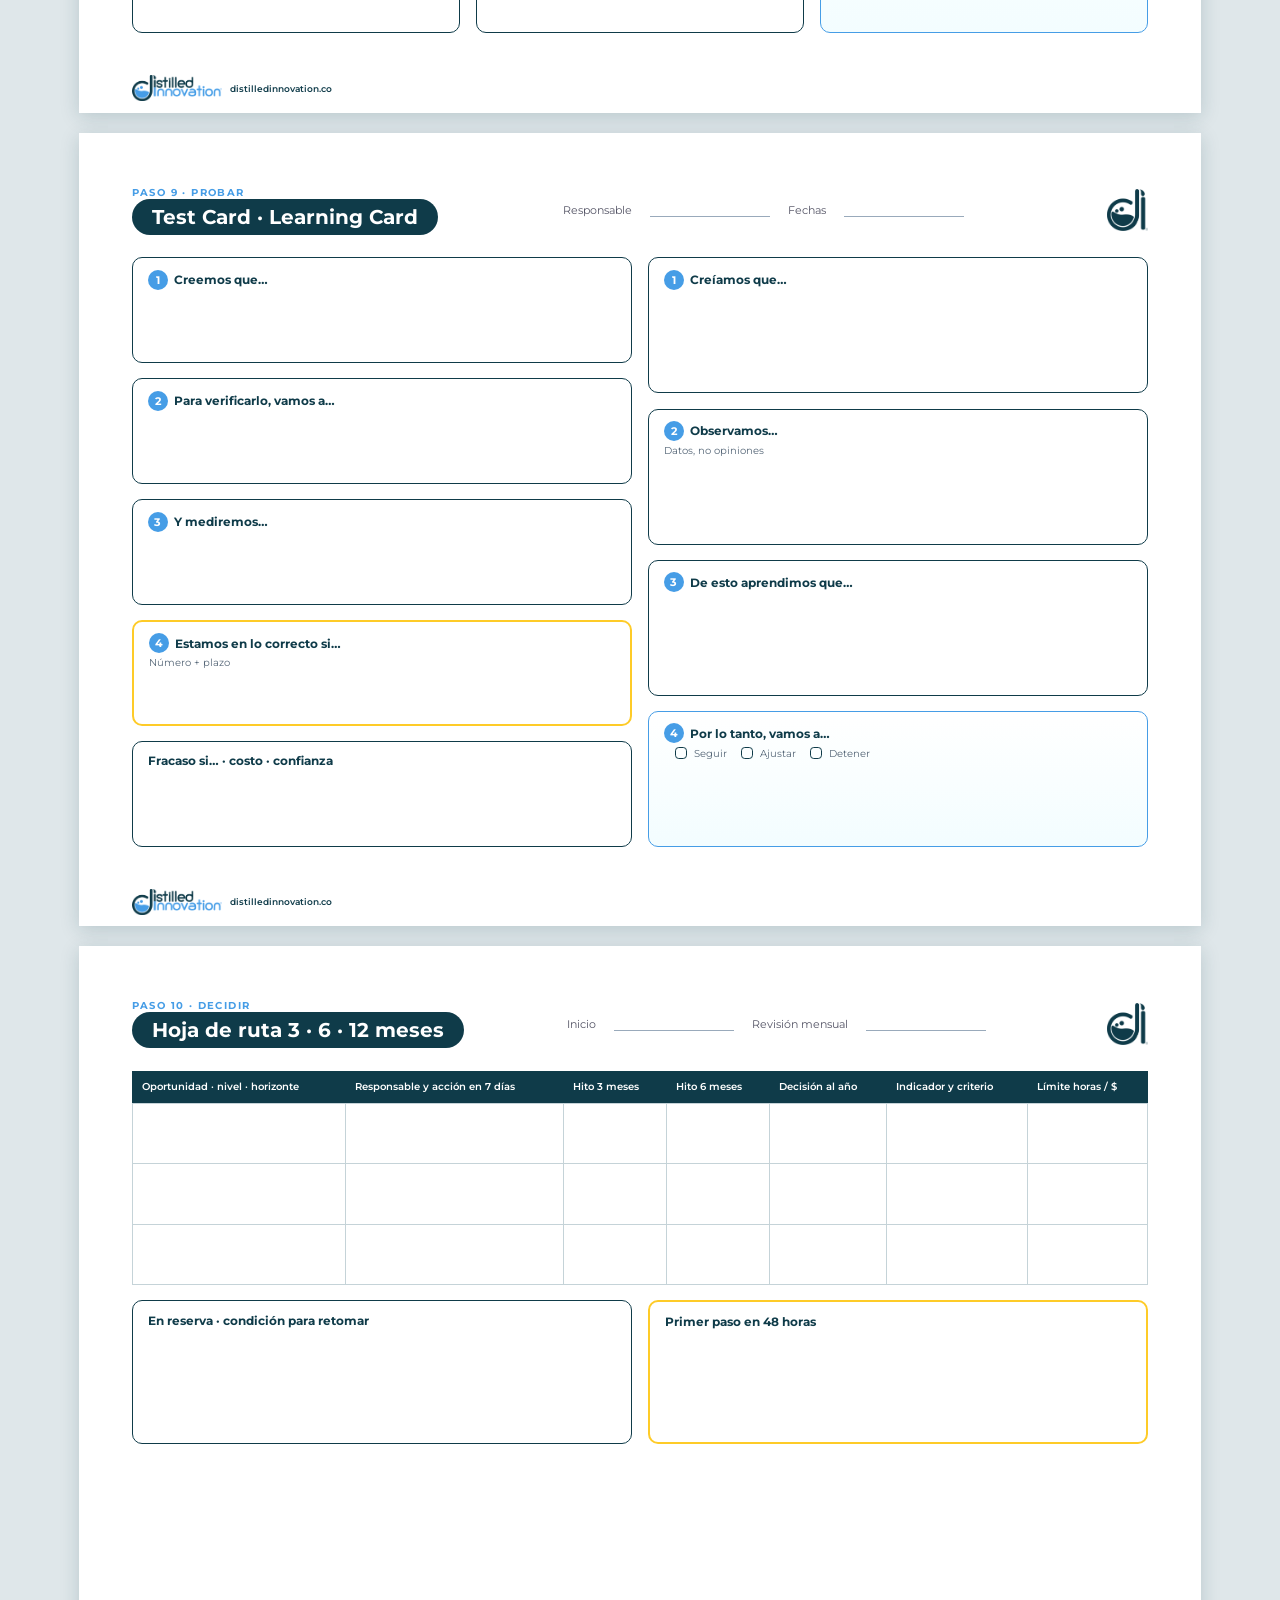
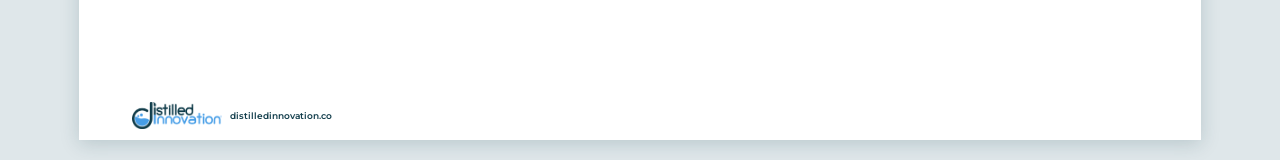
==== commit 09db901a: "Navegación por secciones, casos reales, loop en 4 etapas e íconos Lucide - Una sección a la vez con " ====
--- a/plantillas/canvas-imprimibles.html
+++ b/plantillas/canvas-imprimibles.html
@@ -37,6 +37,7 @@
 @media print{body{background:#fff}.bar{display:none}.page{margin:0;box-shadow:none}}
 .foot{display:flex;align-items:center;gap:8px}.foot img{height:7mm;width:auto}
 header .ds-mono{height:11mm;width:auto;margin-left:5mm;flex:none}
+.cb{display:inline-block;width:3.2mm;height:3.2mm;border:1.4px solid var(--teal);border-radius:1mm;vertical-align:-.5mm;margin:0 1mm 0 3mm}
 </style>
 </head>
 <body>
@@ -64,9 +65,9 @@
 <div style="display:grid;grid-template-columns:8mm 1fr 70mm;gap:4mm;height:calc(100% - 22mm)">
 <div class="axis" style="writing-mode:vertical-rl;transform:rotate(180deg);text-align:center">Baja certeza ——— Alta certeza</div>
 <div style="display:grid;grid-template-rows:1fr 6mm">
-<div class="quad"><div>HOY · CIERTO<small>Actuar ya · defender posición</small></div><div>FUTURO · CIERTO<small>Prepararse ahora · construir ventaja</small></div><div>HOY · INCIERTO<small>Monitorear de cerca · puede acelerarse</small></div><div style="background:#f3fdff">FUTURO · INCIERTO<small>Señales débiles · aquí está el venture ⭐</small></div></div>
+<div class="quad"><div>HOY · CIERTO<small>Actuar ya · defender posición</small></div><div>FUTURO · CIERTO<small>Prepararse ahora · construir ventaja</small></div><div>HOY · INCIERTO<small>Monitorear de cerca · puede acelerarse</small></div><div style="background:#f3fdff">FUTURO · INCIERTO<small>Señales débiles · aquí está el venture <svg viewBox="0 0 24 24" width="13" height="13" fill="#FECB28" stroke="#0F3B49" stroke-width="1.6" stroke-linejoin="round" style="vertical-align:-2px"><polygon points="12 2 15.09 8.26 22 9.27 17 14.14 18.18 21.02 12 17.77 5.82 21.02 7 14.14 2 9.27 8.91 8.26 12 2"/></svg></small></div></div>
 <div class="axis" style="text-align:center">Hoy ——————— Tiempo ——————— 3 a 5 años</div></div>
-<div class="grid" style="grid-template-rows:1fr 1fr"><div class="box y"><h4>⭐ Señal más crítica y menos observada</h4></div><div class="box"><h4>Patrón oculto</h4><p>¿Qué conecta las señales más críticas?</p></div></div>
+<div class="grid" style="grid-template-rows:1fr 1fr"><div class="box y"><h4><svg viewBox="0 0 24 24" width="13" height="13" fill="#FECB28" stroke="#0F3B49" stroke-width="1.6" stroke-linejoin="round" style="vertical-align:-2px"><polygon points="12 2 15.09 8.26 22 9.27 17 14.14 18.18 21.02 12 17.77 5.82 21.02 7 14.14 2 9.27 8.91 8.26 12 2"/></svg> Señal más crítica y menos observada</h4></div><div class="box"><h4>Patrón oculto</h4><p>¿Qué conecta las señales más críticas?</p></div></div>
 </div>
 <div class="foot"><img src="../assets/brand/logo-color.png" alt="Distilled Innovation®"><span>distilledinnovation.co</span></div>
 </section>
@@ -98,7 +99,7 @@
 <header><div><div class="tag">Paso 9 · Probar</div><div class="pill">Test Card · Learning Card</div></div><div class="meta">Responsable <span></span> Fechas <span></span></div><img class="ds-mono" src="../assets/brand/monogram-navy.png" alt=""></header>
 <div class="grid" style="grid-template-columns:1fr 1fr">
 <div class="grid" style="grid-template-rows:repeat(5,1fr);height:100%"><div class="box"><h4><i>1</i>Creemos que…</h4></div><div class="box"><h4><i>2</i>Para verificarlo, vamos a…</h4></div><div class="box"><h4><i>3</i>Y mediremos…</h4></div><div class="box y"><h4><i>4</i>Estamos en lo correcto si…</h4><p>Número + plazo</p></div><div class="box"><h4>Fracaso si… · costo · confianza</h4></div></div>
-<div class="grid" style="grid-template-rows:repeat(4,1fr);height:100%"><div class="box"><h4><i>1</i>Creíamos que…</h4></div><div class="box"><h4><i>2</i>Observamos…</h4><p>Datos, no opiniones</p></div><div class="box"><h4><i>3</i>De esto aprendimos que…</h4></div><div class="box hl"><h4><i>4</i>Por lo tanto, vamos a…</h4><p>☐ Seguir ☐ Ajustar ☐ Detener</p></div></div>
+<div class="grid" style="grid-template-rows:repeat(4,1fr);height:100%"><div class="box"><h4><i>1</i>Creíamos que…</h4></div><div class="box"><h4><i>2</i>Observamos…</h4><p>Datos, no opiniones</p></div><div class="box"><h4><i>3</i>De esto aprendimos que…</h4></div><div class="box hl"><h4><i>4</i>Por lo tanto, vamos a…</h4><p><span class="cb"></span> Seguir <span class="cb"></span> Ajustar <span class="cb"></span> Detener</p></div></div>
 </div>
 <div class="foot"><img src="../assets/brand/logo-color.png" alt="Distilled Innovation®"><span>distilledinnovation.co</span></div>
 </section>
